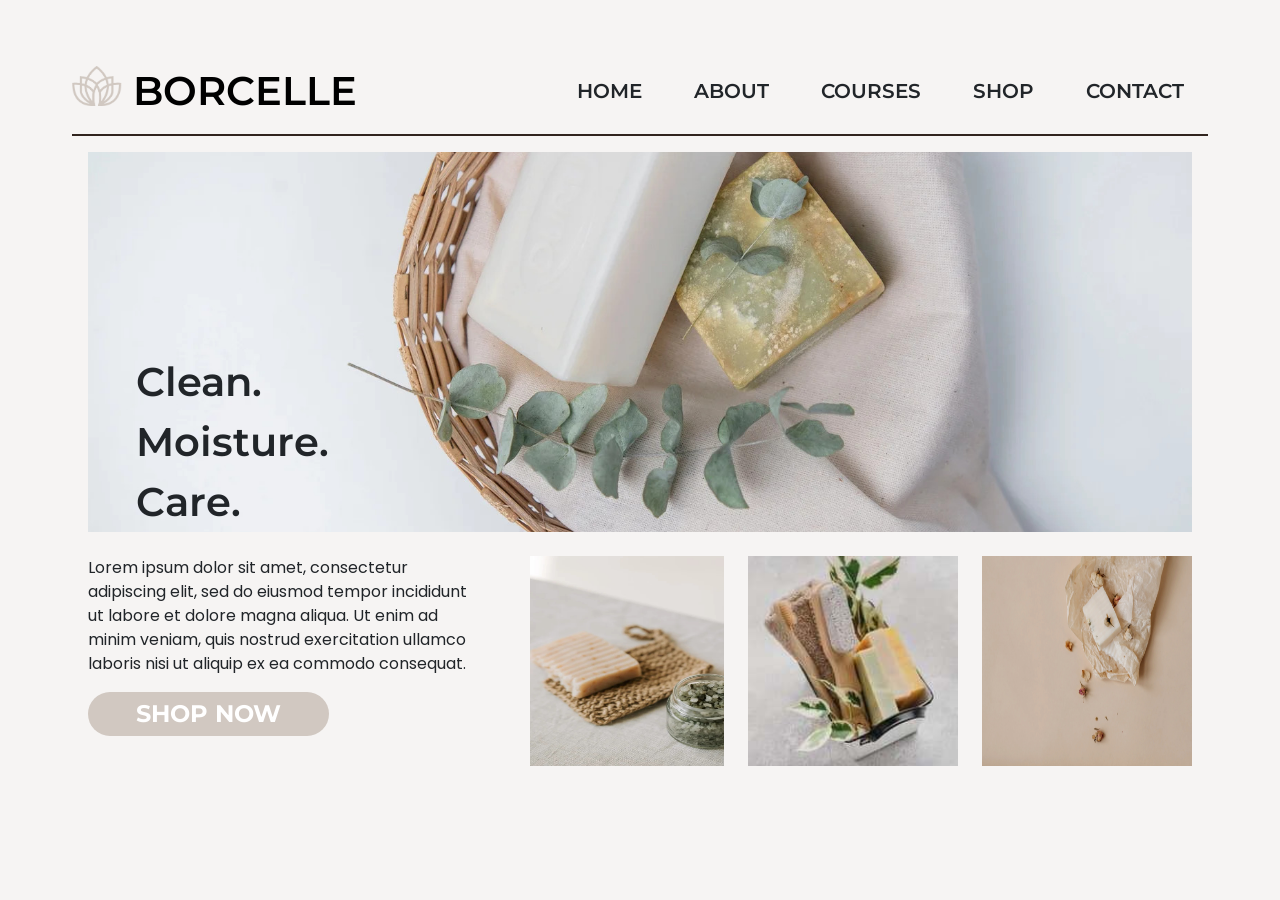
==== MidtermActs/MidtermActivity1/index.html @ cf5eb386 "initial commit" ====
<!DOCTYPE html>
<html lang="en">

<head>
    <meta charset="UTF-8">
    <meta name="viewport" content="width=device-width, initial-scale=1.0">
    <link rel="stylesheet" href="assets/css/style.css">
    <link rel="preconnect" href="https://fonts.googleapis.com">
    <link rel="preconnect" href="https://fonts.gstatic.com" crossorigin>
    <link
        href="https://fonts.googleapis.com/css2?family=Poppins:ital,wght@0,100;0,200;0,300;0,400;0,500;0,600;0,700;0,800;0,900;1,100;1,200;1,300;1,400;1,500;1,600;1,700;1,800;1,900&display=swap"
        rel="stylesheet">
    <link rel="preconnect" href="https://fonts.googleapis.com">
    <link rel="preconnect" href="https://fonts.gstatic.com" crossorigin>
    <link href="https://fonts.googleapis.com/css2?family=Montserrat:ital,wght@0,100..900;1,100..900&display=swap"
        rel="stylesheet">
    <link href="https://cdn.jsdelivr.net/npm/bootstrap@5.3.3/dist/css/bootstrap.min.css" rel="stylesheet"
        integrity="sha384-QWTKZyjpPEjISv5WaRU9OFeRpok6YctnYmDr5pNlyT2bRjXh0JMhjY6hW+ALEwIH" crossorigin="anonymous">
    <script src="https://cdn.jsdelivr.net/npm/bootstrap@5.3.3/dist/js/bootstrap.bundle.min.js"
        integrity="sha384-YvpcrYf0tY3lHB60NNkmXc5s9fDVZLESaAA55NDzOxhy9GkcIdslK1eN7N6jIeHz"
        crossorigin="anonymous"></script>
    <title>Ambas - Midterm Activity 1</title>
</head>

<body class="costum-bg m-4">
    <div class="m-5">
        <nav class="navbar navbar-light bg-transparent costum-border">
            <a class="navbar-brand text-uppercase fw-semibold fs-1" href="#">
                <img src="assets/images/logo.png" alt="logo" width="50" height="40"
                    class="d-inline-block align-text-top">
                borcelle
            </a>

            <div class="ms-auto">
                <a class="nav-link d-inline-block mx-4 text-uppercase fs-5 fw-semibold" href="#">Home</a>
                <a class="nav-link d-inline-block mx-4 text-uppercase fs-5 fw-semibold" href="#">About</a>
                <a class="nav-link d-inline-block mx-4 text-uppercase fs-5 fw-semibold" href="#">Courses</a>
                <a class="nav-link d-inline-block mx-4 text-uppercase fs-5 fw-semibold" href="#">Shop</a>
                <a class="nav-link d-inline-block mx-4 text-uppercase fs-5 fw-semibold" href="#">Contact</a>
            </div>
        </nav>

        <div class="p-3">
            <div class="position-relative bg-image">
                <div class="position-absolute bottom-0 start-0 ps-5">
                    <p class="fw-semibold fs-1 mb-0">Clean.</p>
                    <p class="fw-semibold fs-1 mb-0">Moisture.</p>
                    <p class="fw-semibold fs-1 mb-0">Care.</p>
                </div>
            </div>
            <div class="d-flex mt-4 flex-lg-row align-items-start">
                <div class="me-5" style="width: 40%;">
                    <p class="fs-6 poppins-font">Lorem ipsum dolor sit amet, consectetur adipiscing elit, sed do eiusmod
                        tempor incididunt ut labore et dolore magna aliqua. Ut enim ad minim veniam, quis nostrud
                        exercitation ullamco laboris nisi ut aliquip ex ea commodo consequat.</p>
                    <button class="rounded-5 costum-shop fs-4 border-0 px-5 py-1">
                        <a href="" class="text-uppercase text-decoration-none text-white fw-bold">shop now</a>
                    </button>
                </div>
                <div class="d-flex flex-row" style="width: 60%;">
                    <img src="assets/images/home2.jpg" class="me-4" height="210" width="210" alt="...">
                    <img src="assets/images/home3.jpg" class="me-4" height="210" width="210" alt="...">
                    <img src="assets/images/home4.jpg" class="" height="210" width="210" alt="...">
                </div>
            </div>

        </div>
    </div>
</body>

</html>
---- MidtermActs/MidtermActivity1/assets/css/style.css ----
*{
    font-family: 'Montserrat', sans-serif;
}
.poppins-font{
    font-family: 'Poppins', sans-serif;
}
.costum-bg{
    background-color: #f6f4f3;
}
.costum-border{
    border-bottom: 2px solid #31241e;
}
.bg-image{
    background-image: url(../images/home1.jpg);
    background-size: cover; 
    background-position: center; 
    height: 380px;
}
.costum-shop{
    background-color: #d1c8c1;
}
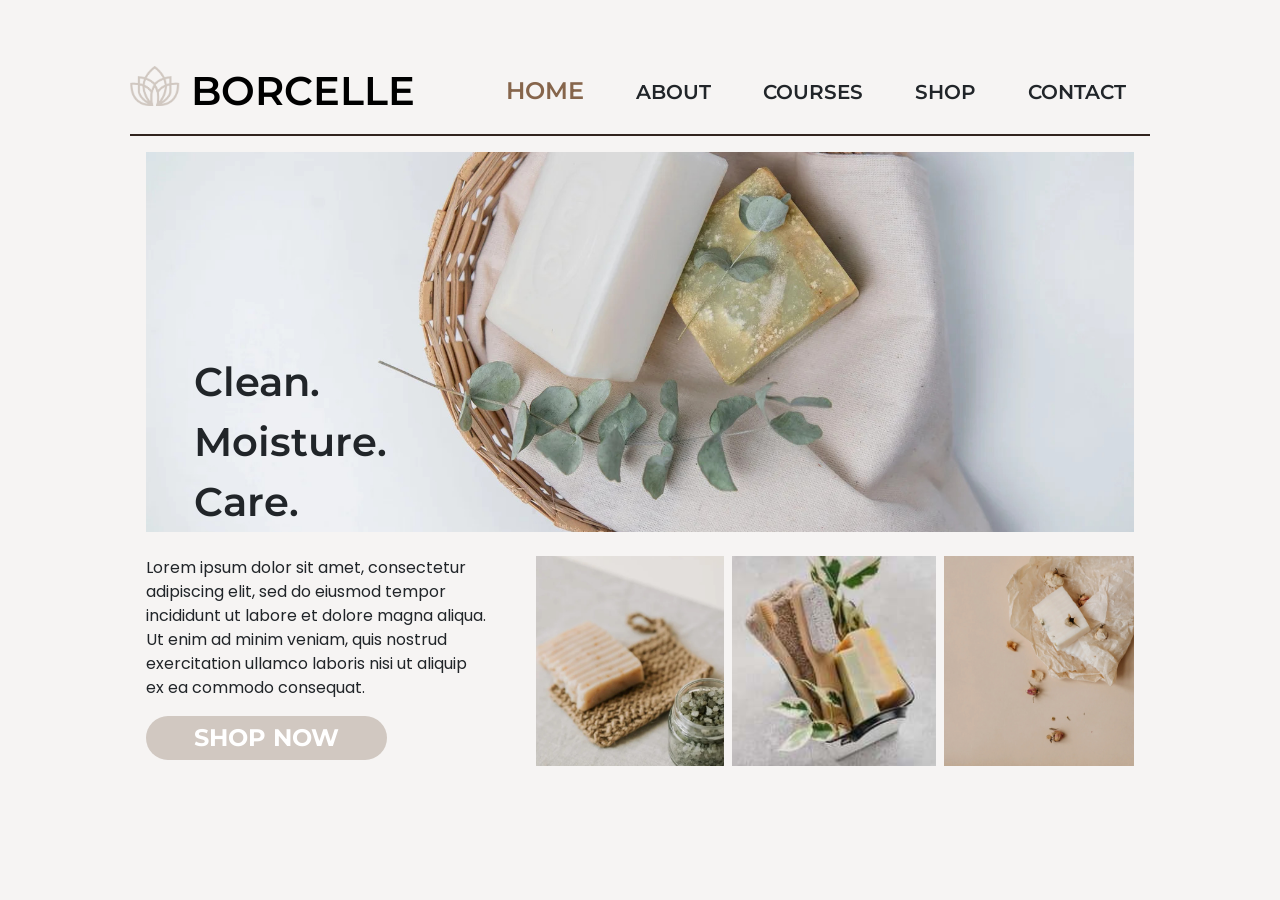
==== commit 6fa1c88f: "final commit" ====
--- a/MidtermActs/MidtermActivity1/index.html
+++ b/MidtermActs/MidtermActivity1/index.html
@@ -23,24 +23,38 @@
 </head>
 
 <body class="costum-bg m-4">
+    <div class="container fixed-container">
     <div class="m-5">
-        <nav class="navbar navbar-light bg-transparent costum-border">
+        <nav class="navbar navbar-light bg-transparent costum-border navbar-expand-lg">
             <a class="navbar-brand text-uppercase fw-semibold fs-1" href="#">
                 <img src="assets/images/logo.png" alt="logo" width="50" height="40"
                     class="d-inline-block align-text-top">
                 borcelle
             </a>
 
-            <div class="ms-auto">
-                <a class="nav-link d-inline-block mx-4 text-uppercase fs-5 fw-semibold" href="#">Home</a>
-                <a class="nav-link d-inline-block mx-4 text-uppercase fs-5 fw-semibold" href="#">About</a>
-                <a class="nav-link d-inline-block mx-4 text-uppercase fs-5 fw-semibold" href="#">Courses</a>
-                <a class="nav-link d-inline-block mx-4 text-uppercase fs-5 fw-semibold" href="#">Shop</a>
-                <a class="nav-link d-inline-block mx-4 text-uppercase fs-5 fw-semibold" href="#">Contact</a>
+
+            <button class="navbar-toggler" type="button" data-bs-toggle="collapse" data-bs-target="#navbarNav"
+                aria-controls="navbarNav" aria-expanded="false" aria-label="Toggle navigation">
+                <span class="navbar-toggler-icon"></span>
+            </button>
+
+
+            <div class="collapse navbar-collapse" id="navbarNav">
+                <div class="ms-auto">
+                    <a class="nav-link d-inline-block mx-4 text-uppercase fs-4 fw-semibold costum-navlink"
+                        href="index.html">Home</a>
+                    <a class="nav-link d-inline-block mx-4 text-uppercase fs-5 fw-semibold" href="about.html">About</a>
+                    <a class="nav-link d-inline-block mx-4 text-uppercase fs-5 fw-semibold"
+                        href="courses.html">Courses</a>
+                    <a class="nav-link d-inline-block mx-4 text-uppercase fs-5 fw-semibold" href="shop.html">Shop</a>
+                    <a class="nav-link d-inline-block mx-4 text-uppercase fs-5 fw-semibold"
+                        href="contact.html">Contact</a>
+                </div>
             </div>
         </nav>
 
-        <div class="p-3">
+
+        <div class="container p-3">
             <div class="position-relative bg-image">
                 <div class="position-absolute bottom-0 start-0 ps-5">
                     <p class="fw-semibold fs-1 mb-0">Clean.</p>
@@ -57,15 +71,23 @@
                         <a href="" class="text-uppercase text-decoration-none text-white fw-bold">shop now</a>
                     </button>
                 </div>
-                <div class="d-flex flex-row" style="width: 60%;">
-                    <img src="assets/images/home2.jpg" class="me-4" height="210" width="210" alt="...">
-                    <img src="assets/images/home3.jpg" class="me-4" height="210" width="210" alt="...">
-                    <img src="assets/images/home4.jpg" class="" height="210" width="210" alt="...">
+                <div class="d-flex justify-content-between" style="width: 70%;">
+                    <div class="flex-fill d-flex justify-content-center">
+                        <img src="assets/images/home2.jpg" class="img-fluid me-3" style="height: 210px; width: 210px; object-fit: cover;" alt="...">
+                    </div>
+                    <div class="flex-fill d-flex justify-content-center">
+                        <img src="assets/images/home3.jpg" class="img-fluid me-3" style="height: 210px; width: 210px; object-fit: cover;" alt="...">
+                    </div>
+                    <div class="flex-fill d-flex justify-content-center">
+                        <img src="assets/images/home4.jpg" class="img-fluid" style="height: 210px; width: 210px; object-fit: cover;" alt="...">
+                    </div>
                 </div>
+                
             </div>
 
         </div>
     </div>
+</div>
 </body>
 
 </html>
--- a/MidtermActs/MidtermActivity1/assets/css/style.css
+++ b/MidtermActs/MidtermActivity1/assets/css/style.css
@@ -17,5 +17,39 @@
     height: 380px;
 }
 .costum-shop{
-    background-color: #d1c8c1;
+    background-color: #d1c8c1 !important;
 }
+.costum-navlink{
+    color: #86654b !important;
+}
+.about-image{
+    height: 500px !important;
+    width: 500px !important;
+    object-fit: cover;
+}
+.about-font{
+    color: #31241e !important;
+}
+.courses-image{
+    height: 350px !important;
+    width: 600px !important;
+    object-fit: cover;
+}
+.shop-heading {
+    text-align: center;
+    margin-bottom: 20px;
+}
+
+.card img {
+    height: 200px;
+    object-fit: cover;
+}
+.contact-btn{
+    text-align: right;
+}
+.fixed-container {
+    max-width: 1200px; 
+    min-width: 800px;  
+
+  }
+
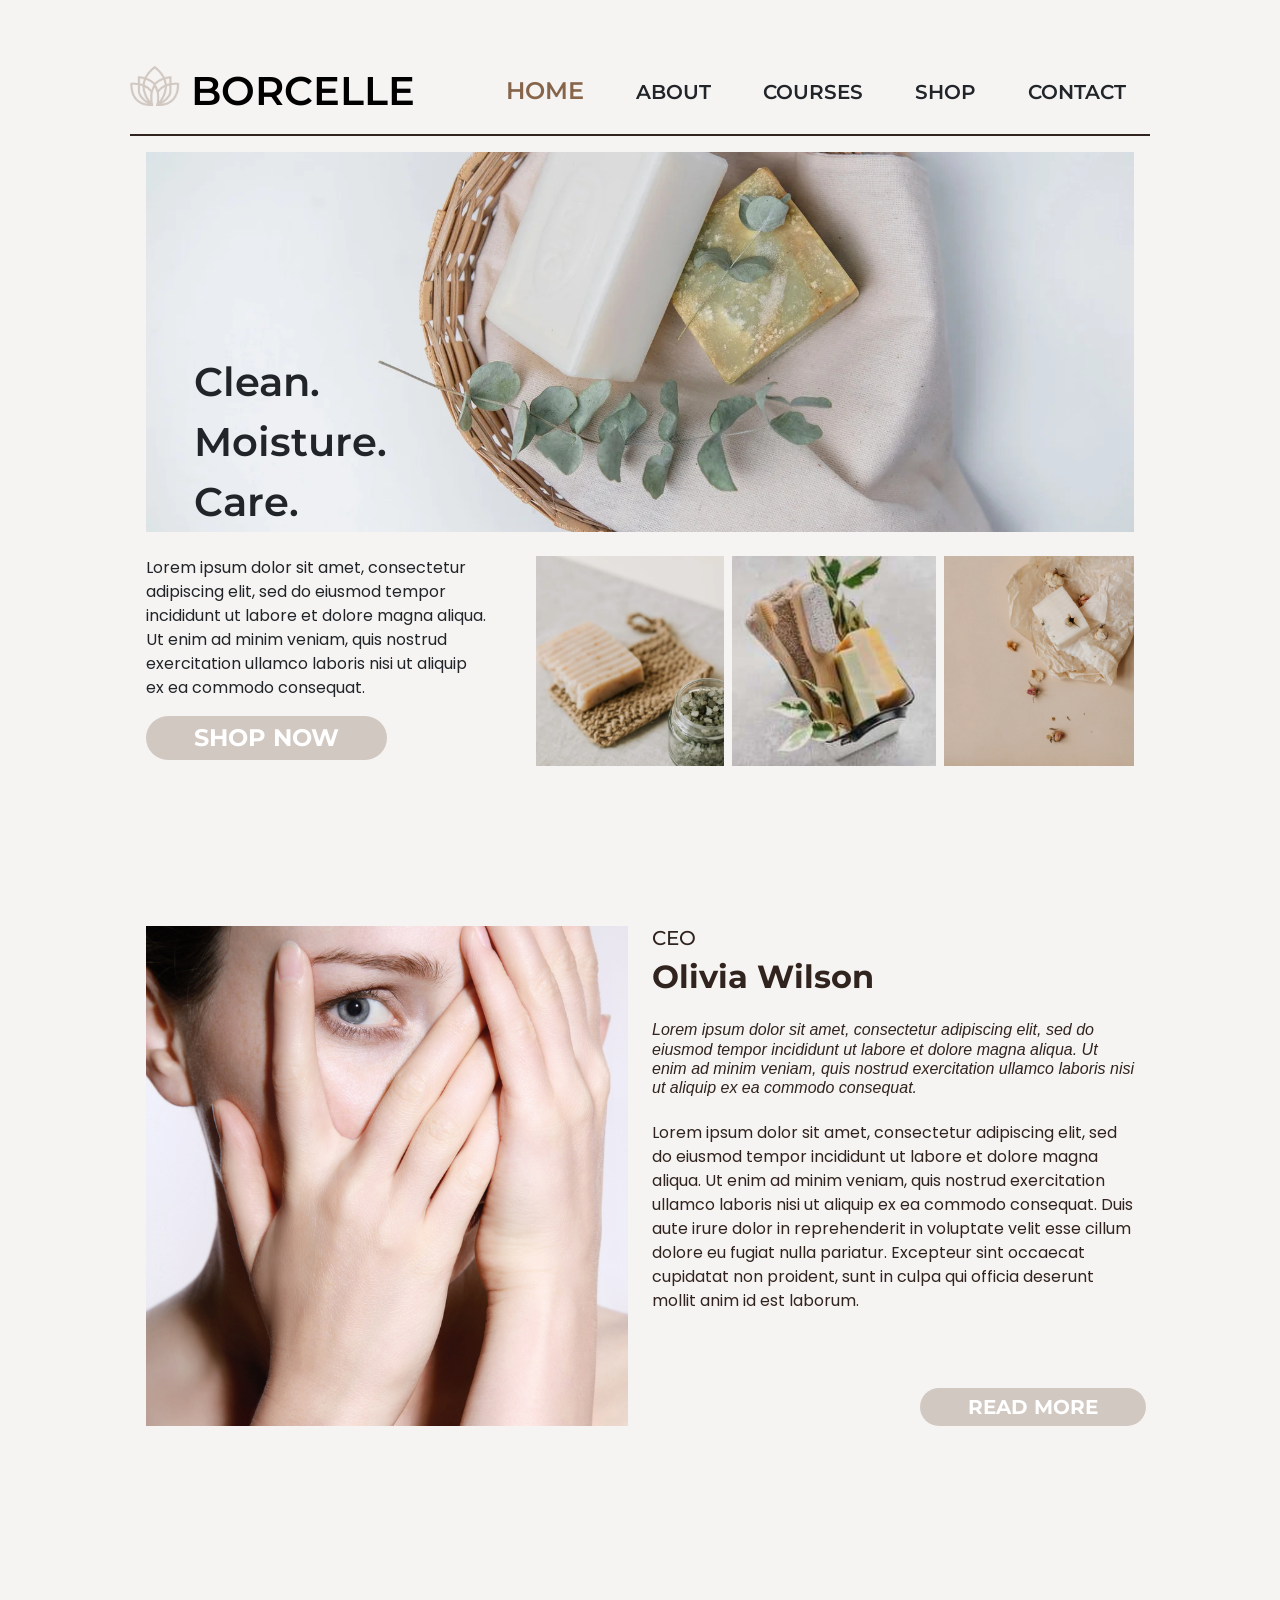
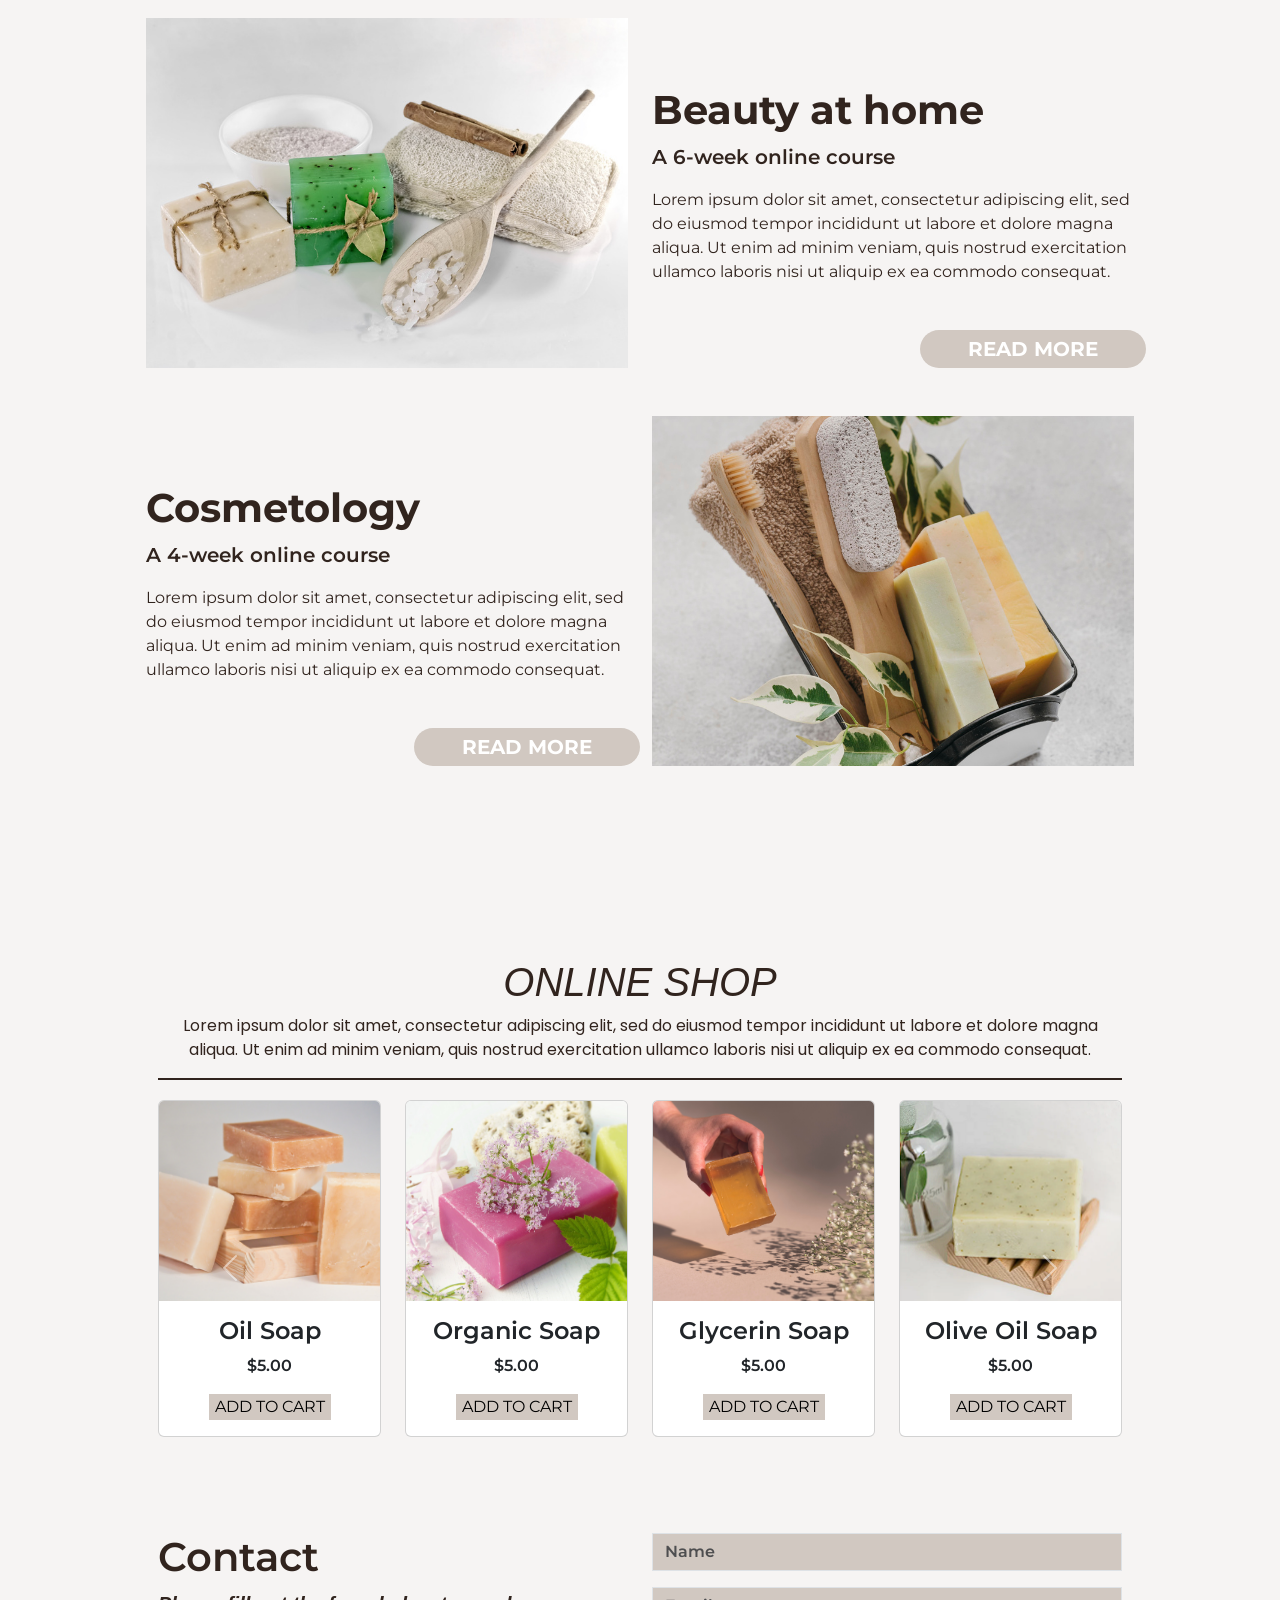
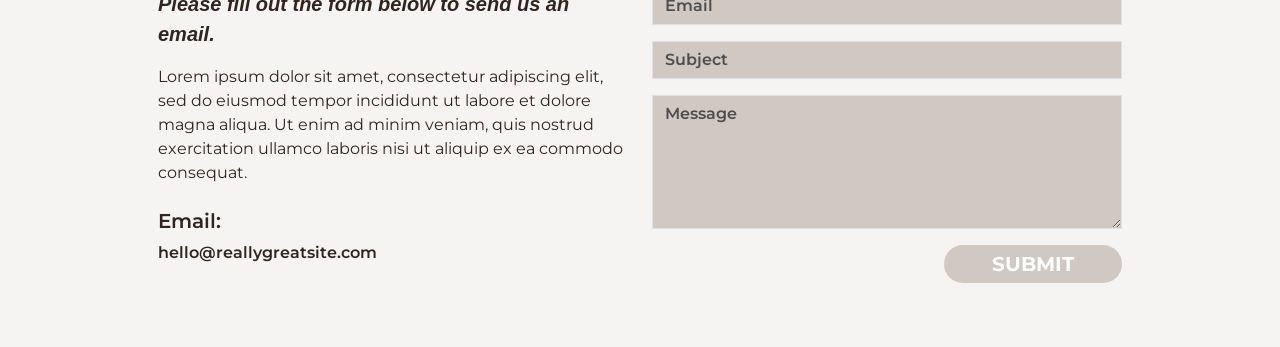
==== commit ca8b8d7a: "finalcom" ====
--- a/MidtermActs/MidtermActivity1/index.html
+++ b/MidtermActs/MidtermActivity1/index.html
@@ -25,7 +25,7 @@
 <body class="costum-bg m-4">
     <div class="container fixed-container">
     <div class="m-5">
-        <nav class="navbar navbar-light bg-transparent costum-border navbar-expand-lg">
+        <nav class="navbar navbar-light costum-border navbar-expand-lg sticky-lg-top">
             <a class="navbar-brand text-uppercase fw-semibold fs-1" href="#">
                 <img src="assets/images/logo.png" alt="logo" width="50" height="40"
                     class="d-inline-block align-text-top">
@@ -41,20 +41,20 @@
 
             <div class="collapse navbar-collapse" id="navbarNav">
                 <div class="ms-auto">
-                    <a class="nav-link d-inline-block mx-4 text-uppercase fs-4 fw-semibold costum-navlink"
-                        href="index.html">Home</a>
-                    <a class="nav-link d-inline-block mx-4 text-uppercase fs-5 fw-semibold" href="about.html">About</a>
                     <a class="nav-link d-inline-block mx-4 text-uppercase fs-5 fw-semibold"
-                        href="courses.html">Courses</a>
-                    <a class="nav-link d-inline-block mx-4 text-uppercase fs-5 fw-semibold" href="shop.html">Shop</a>
+                        href="#">Home</a>
+                    <a class="nav-link d-inline-block mx-4 text-uppercase fs-5 fw-semibold" href="#about">About</a>
                     <a class="nav-link d-inline-block mx-4 text-uppercase fs-5 fw-semibold"
-                        href="contact.html">Contact</a>
+                        href="#courses">Courses</a>
+                    <a class="nav-link d-inline-block mx-4 text-uppercase fs-5 fw-semibold" href="#shop">Shop</a>
+                    <a class="nav-link d-inline-block mx-4 text-uppercase fs-5 fw-semibold"
+                        href="#contact">Contact</a>
                 </div>
             </div>
         </nav>
 
 
-        <div class="container p-3">
+        <div id="home" class="container p-3">
             <div class="position-relative bg-image">
                 <div class="position-absolute bottom-0 start-0 ps-5">
                     <p class="fw-semibold fs-1 mb-0">Clean.</p>
@@ -86,8 +86,183 @@
             </div>
 
         </div>
+
+        <div id="about" class="p-3 mt-5 pt-5">
+            <div class="row pt-5">
+
+                <div class="col-md-6 ">
+                    <img src="assets/images/about1.jpg" class="img-fluid about-image" alt="...">
+                </div>
+        
+                
+                <div class="col-md-6  position-relative">
+                   
+                    <h3 class="fs-5 about-font">CEO</h3>
+                    <h2 class="fs-2 fw-bold about-font">Olivia Wilson</h2>
+        
+                  
+                    <h5 class="fs-6 text-justify fw-medium fst-italic about-font my-4 poppins-font">
+                        Lorem ipsum dolor sit amet, consectetur adipiscing elit, sed do eiusmod tempor incididunt ut labore et dolore magna aliqua. Ut enim ad minim veniam, quis nostrud exercitation ullamco laboris nisi ut aliquip ex ea commodo consequat.
+                    </h5>
+        
+                  
+                    <p class="fs-6 text-justify about-font poppins-font">
+                        Lorem ipsum dolor sit amet, consectetur adipiscing elit, sed do eiusmod tempor incididunt ut labore et dolore magna aliqua. Ut enim ad minim veniam, quis nostrud exercitation ullamco laboris nisi ut aliquip ex ea commodo consequat. Duis aute irure dolor in reprehenderit in voluptate velit esse cillum dolore eu fugiat nulla pariatur. Excepteur sint occaecat cupidatat non proident, sunt in culpa qui officia deserunt mollit anim id est laborum.
+                    </p>
+        
+                
+                    <button class="rounded-5 costum-shop fs-5 border-0 px-5 py-1 position-absolute bottom-0 end-0">
+                        <a href="" class="text-uppercase text-decoration-none text-white fw-bold">Read More</a>
+                    </button>
+                </div>
+            </div>
+
+
+            <div id="courses" class="mt-5 pt-5">
+                <div class="row mb-5 pt-5 mt-5">
+                    
+                    <div class="col-md-6">
+                        <img src="assets/images/courses1.jpg" class="img-fluid courses-image" alt="Beauty at home">
+                    </div>
+        
+                    
+                    <div class="col-md-6 d-flex flex-column justify-content-center position-relative">
+                        <h3 class="fw-bold fs-1 fw-semibold about-font">Beauty at home</h3>
+                        <p class="fs-5 fw-semibold about-font">A 6-week online course</p>
+                        <p class="fs-6 about-font">Lorem ipsum dolor sit amet, consectetur adipiscing elit, sed do eiusmod tempor incididunt ut labore et dolore magna aliqua. Ut enim ad minim veniam, quis nostrud exercitation ullamco laboris nisi ut aliquip ex ea commodo consequat.</p>
+                        <button class="rounded-5 costum-shop fs-5 border-0 px-5 py-1 position-absolute bottom-0 end-0">
+                            <a href="" class="text-uppercase text-decoration-none text-white fw-bold">Read More</a>
+                        </button>
+                    </div>
+                </div>
+        
+                <div class="row">
+                    
+                    <div class="col-md-6 d-flex flex-column justify-content-center position-relative">
+                        <h3 class="fw-bold fs-1 fw-semibold about-font">Cosmetology</h3>
+                        <p class="fs-5 fw-semibold about-font">A 4-week online course</p>
+                        <p class="fs-6 about-font">Lorem ipsum dolor sit amet, consectetur adipiscing elit, sed do eiusmod tempor incididunt ut labore et dolore magna aliqua. Ut enim ad minim veniam, quis nostrud exercitation ullamco laboris nisi ut aliquip ex ea commodo consequat.</p>
+                        <button class="rounded-5 costum-shop fs-5 border-0 px-5 py-1 position-absolute bottom-0 end-0">
+                            <a href="" class="text-uppercase text-decoration-none text-white fw-bold">Read More</a>
+                        </button>
+                    </div>
+        
+                   
+                    <div class="col-md-6">
+                        <img src="assets/images/courses2.jpg" class="img-fluid courses-image" alt="Cosmetology">
+                    </div>
+                </div>
+            </div>
+
+
+
+            <div id="shop" class="container mt-5 pt-5">
+                <div class="shop-heading justify-content-center mt-5 pt-5">
+                    <h1 class="fs-1 fst-italic about-font">ONLINE SHOP</h1>
+                    <p class="poppins-font fs-6 about-font costum-border pb-3">Lorem ipsum dolor sit amet, consectetur adipiscing elit, sed do eiusmod tempor incididunt ut labore et dolore magna aliqua. Ut enim ad minim veniam, quis nostrud exercitation ullamco laboris nisi ut aliquip ex ea commodo consequat.</p>
+                </div>
+            
+                <div id="shopCarousel" class="carousel slide" data-ride="carousel">
+                    <div class="carousel-inner">
+                        <div class="carousel-item active">
+                            <div class="row">
+                                <div class="col-md-3">
+                                    <div class="card">
+                                        <img src="assets/images/shop1.jpg" class="card-img-top" alt="Oil Soap">
+                                        <div class="card-body text-center">
+                                            <h5 class="card-title fs-4 fw-semibold">Oil Soap</h5>
+                                            <p class="card-text fw-semibold">$5.00</p>
+                                            <button class="border-0 costum-shop">ADD TO CART</button>
+                                        </div>
+                                    </div>
+                                </div>
+                                <div class="col-md-3">
+                                    <div class="card">
+                                        <img src="assets/images/shop2.jpg" class="card-img-top" alt="Organic Soap">
+                                        <div class="card-body text-center">
+                                            <h5 class="card-title fs-4 fw-semibold">Organic Soap</h5>
+                                            <p class="card-text fw-semibold">$5.00</p>
+                                            <button class="border-0 costum-shop">ADD TO CART</button>
+                                        </div>
+                                    </div>
+                                </div>
+                                <div class="col-md-3">
+                                    <div class="card">
+                                        <img src="assets/images/shop3.jpg" class="card-img-top" alt="Glycerin Soap">
+                                        <div class="card-body text-center">
+                                            <h5 class="card-title fs-4 fw-semibold">Glycerin Soap</h5>
+                                            <p class="card-text fw-semibold">$5.00</p>
+                                            <button class="border-0 costum-shop">ADD TO CART</button>
+                                        </div>
+                                    </div>
+                                </div>
+                                <div class="col-md-3">
+                                    <div class="card">
+                                        <img src="assets/images/shop5.png" class="card-img-top" alt="Olive Oil Soap">
+                                        <div class="card-body text-center">
+                                            <h5 class="card-title fs-4 fw-semibold">Olive Oil Soap</h5>
+                                            <p class="card-text fw-semibold">$5.00</p>
+                                            <button class="border-0 costum-shop">ADD TO CART</button>
+                                        </div>
+                                    </div>
+                                </div>
+                            </div>
+                        </div>
+                    </div>
+            
+                    <a class="carousel-control-prev" href="#shopCarousel" role="button" data-slide="prev">
+                        <span class="carousel-control-prev-icon" aria-hidden="true"></span>
+                    </a>
+                    <a class="carousel-control-next" href="#shopCarousel" role="button" data-slide="next">
+                        <span class="carousel-control-next-icon" aria-hidden="true"></span>
+                    </a>
+                </div>
+            </div>
+
+
+
+            <div id="contact" class="container contact-section mt-5">
+                <div class="row">
+                    <div class="col-md-6 mt-5">
+                        <div class="contact-heading">
+                            <h1 class="fs-1 about-font fw-semibold">Contact</h1>
+                            <p class="fs-5 about-font fw-semibold fst-italic">Please fill out the form below to send us an email.</p>
+                            <p class="about-font">Lorem ipsum dolor sit amet, consectetur adipiscing elit, sed do eiusmod tempor incididunt ut labore et dolore magna aliqua. Ut enim ad minim veniam, quis nostrud exercitation ullamco laboris nisi ut aliquip ex ea commodo consequat.</p>
+                        </div>
+                        <div class="contact-info">
+                            <h5 class="about-font fw-semibold mt-4">Email:</h5>
+                            <p class="about-font fw-semibold">hello@reallygreatsite.com</p>
+                        </div>
+                    </div>
+            
+                    <div class="col-md-6 mt-5">
+                        <form class="contact-form">
+                            <div class="form-group">
+                                <input type="text" class="form-control rounded-0 about-font fw-semibold mb-3 costum-shop" id="name" placeholder="Name">
+                            </div>
+                            <div class="form-group">
+                                <input type="email" class="form-control rounded-0 about-font fw-semibold mb-3 costum-shop" id="email" placeholder="Email">
+                            </div>
+                            <div class="form-group">
+                                <input type="text" class="form-control rounded-0 about-font fw-semibold mb-3 costum-shop" id="subject" placeholder="Subject">
+                            </div>
+                            <div class="form-group">
+                                <textarea class="form-control rounded-0 about-font fw-semibold mb-3 costum-shop" id="message" rows="5" placeholder="Message"></textarea>
+                            </div>
+                            <div class="text-end"> 
+                                <button type="submit" class="rounded-5 costum-shop fs-5 border-0 px-5 py-1 text-uppercase text-decoration-none text-white fw-bold">
+                                    Submit
+                                </button>
+                            </div>
+                        </form>
+                    </div>
+                    
+                </div>
+            </div>
+
     </div>
 </div>
+<script src="assets/javascript/app.js"></script>
 </body>
 
 </html>
--- a/MidtermActs/MidtermActivity1/assets/css/style.css
+++ b/MidtermActs/MidtermActivity1/assets/css/style.css
@@ -5,10 +5,11 @@
     font-family: 'Poppins', sans-serif;
 }
 .costum-bg{
-    background-color: #f6f4f3;
+    background-color: #f6f4f3 !important;
 }
 .costum-border{
     border-bottom: 2px solid #31241e;
+    background-color: #f6f4f3 !important;
 }
 .bg-image{
     background-image: url(../images/home1.jpg);
@@ -50,6 +51,5 @@
 .fixed-container {
     max-width: 1200px; 
     min-width: 800px;  
-
   }
 
